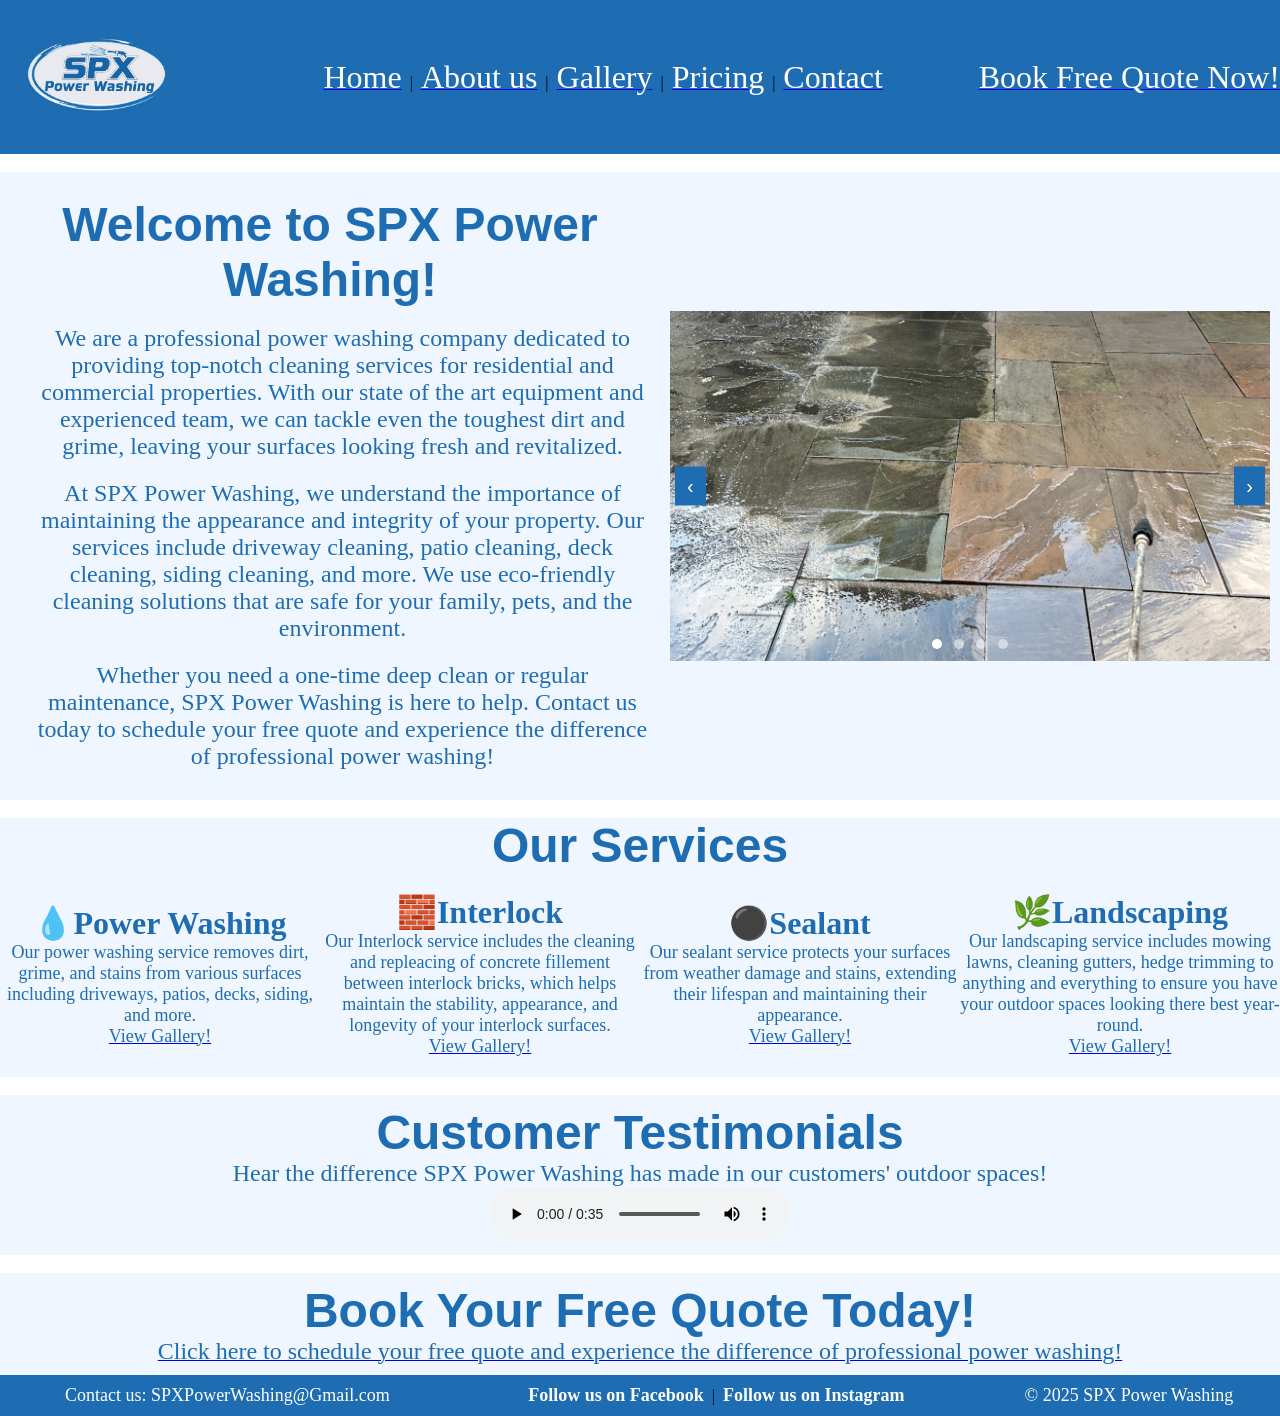
==== index.html @ 59f613c8 "First Commit" ====
<!DOCTYPE html>
<html lang="en">
    <head>
        <meta charset="UTF-8">
        <title>SPX Power Washing</title>
        <link rel="icon" type="image/png" href="Assets/Images/Logo.png">
        <link rel="stylesheet" href="style.css">
        <meta name="viewport" content="width=device-width, initial-scale=1.0">
    </head>
    <body>

        <!--Global header, Logo, Nav, and CTA--> 
        <table width="100%" bgcolor="#1e6db2" cellpadding="0" cellspacing="0">
            <tr>
                <td align="left">
                    <a href="index.html">
                        <img src="Assets/Images/Logo.png" alt="SPX Power Washing Logo" width="200" height="150">
                    </a>
                </td>
                <td align="center">
                    <nav>
                        <ul>
                            <a href="index.html"><font size="6" color="white">Home</font></a>
                            &nbsp;|&nbsp; <!--Non-breaking space for spacing-->
                            <a href="about.html"><font size="6" color="white">About us</font></a>
                            &nbsp;|&nbsp;
                            <a href="gallery.html"><font size="6" color="white">Gallery</font></a>
                            &nbsp;|&nbsp;
                            <a href="pricing.html"><font size="6" color="white">Pricing</font></a>
                            &nbsp;|&nbsp;
                            <a href="contact.html"><font size="6" color="white">Contact</font></a>
                        </ul>
                    </nav>
                </td>
                <td align="right">
                    <a href="quote.html"><font size="6"color="white">Book Free Quote Now!</font></a>
                </td>
            </tr>
        </table>

        <br>

        <!--Main content per page--> 
        <!--Hero Section-->
        <table width="100%" bgcolor="f0f6ff" align="center" cellpadding="10" cellspacing="0">
                <tr>
                    <td align="center"> 
                        <h1 style="padding-top: 15px"><font size="7" color="#1e6db2">Welcome to SPX Power Washing!</font></h1><br>
                        <p style="padding-left: 25px; padding-bottom: 20px;"><font size="5" color="#1e6db2"> We are a professional power washing company dedicated to providing top-notch cleaning services for residential and commercial properties. With our state of the art equipment and experienced team, we can tackle even the toughest dirt and grime, leaving your surfaces looking fresh and revitalized.</p>
                        <p style="padding-left: 25px; padding-bottom: 20px;"><font size="5" color="#1e6db2">At SPX Power Washing, we understand the importance of maintaining the appearance and integrity of your property. Our services include driveway cleaning, patio cleaning, deck cleaning, siding cleaning, and more. We use eco-friendly cleaning solutions that are safe for your family, pets, and the environment.</font></p>
                        <p style="padding-left: 25px; padding-bottom: 20px;"><font size="5" color="#1e6db2">Whether you need a one-time deep clean or regular maintenance, SPX Power Washing is here to help. Contact us today to schedule your free quote and experience the difference of professional power washing!</font></p>
                    </td>
                    <td align="center" width="40%" valign="center">
                        <!--Carousel container-->
                        <div id="carousel" style="position: relative; width: 600px; height: 350px; overflow: hidden;">
                            <img class="slide" src="Assets/Images/Interlock (powerwashing).png" style="width:600px; height:350px; object-fit:cover; display:none;">
                            <img class="slide" src="Assets/Images/Hero 1 .png" style="width:200px; height:350px; display:none;">
                            <img class="slide" src="Assets/Images/Hero 2.png" style="width:600px; height:350px; object-fit:cover; display:none;">
                            <img class="slide" src="Assets/Images/Logo.png" style="width:500px; height:350px; object-fit:cover; display:none;">
                            <!--Left arrow button-->
                            <button onclick="changeSlide(-1)" style="position:absolute; top:50%; left:5px; transform:translateY(-50%); background:#1e6db2; color:white; border:none; font-size:20px; padding:8px 12px; cursor:pointer;">&#8249;</button>

                            <!--Right arrow button-->
                            <button onclick="changeSlide(1)" style="position:absolute; top:50%; right:5px; transform:translateY(-50%); background:#1e6db2; color:white; border:none; font-size:20px; padding:8px 12px; cursor:pointer;">&#8250;</button>

                            <!--Dot indicators-->
                            <div style="position:absolute; bottom:8px; width:100%; text-align:center;">
                                <span class="dot" onclick="goToSlide(0)" style="display:inline-block; width:10px; height:10px; margin:0 4px; background:white; border-radius:50%; cursor:pointer; opacity:0.5;"></span>
                                <span class="dot" onclick="goToSlide(1)" style="display:inline-block; width:10px; height:10px; margin:0 4px; background:white; border-radius:50%; cursor:pointer; opacity:0.5;"></span>
                                <span class="dot" onclick="goToSlide(2)" style="display:inline-block; width:10px; height:10px; margin:0 4px; background:white; border-radius:50%; cursor:pointer; opacity:0.5;"></span>
                                <span class="dot" onclick="goToSlide(3)" style="display:inline-block; width:10px; height:10px; margin:0 4px; background:white; border-radius:50%; cursor:pointer; opacity:0.5;"></span>
                            </div>
                        </div>
                    </td>
                </tr>
        </table>

        <br>
        <!--Services section-->
        <table width="100%" align="center" bgcolor="#f0f6ff" cellpadding="0" cellspacing="0">
                <tr>
                    <td align="center" colspan="4">
                        <h1><font size="7" color="#1e6db2">Our Services</font></h1>
                    </td>
                </tr>
                <tr >
                    <td style="padding-top: 20px; padding-bottom: 20px;" align="center" width="25%">
                        <font class="story-text" size="6" color="#1e6db2"><b>Power Washing</b></font><br>
                        <font size="4" color="#1e6db2">Our power washing service removes dirt, grime, and stains from various surfaces including driveways, patios, decks, siding, and more.</font><br>
                        <a href="gallery.html"><font size="4" color="#1e6db2">View Gallery! </font></a>
                    </td>
                    <td style="padding-top: 20px; padding-bottom: 20px;" align="center" width="25%">
                         <font class="story-text1"size="6" color="#1e6db2"><b>Interlock</b></font><br>
                        <font size="4" color="#1e6db2">Our Interlock service includes the cleaning and repleacing of concrete fillement between interlock bricks, which helps maintain the stability, appearance, and longevity  of your interlock surfaces.</font><br>
                        <a href="gallery.html"><font size="4" color="#1e6db2">View Gallery! </font></a>
                    </td>
                    <td  style="padding-top: 20px; padding-bottom: 20px;" align="center" width="25%">
                        <font class="story-text2" size="6" color="#1e6db2"><b>Sealant</b></font><br>
                        <font size="4" color="#1e6db2">Our sealant service protects your surfaces from weather damage and stains, extending their lifespan and maintaining their appearance.</font><br>
                        <a href="gallery.html"><font size="4" color="#1e6db2">View Gallery! </font></a>
                    </td>
                    <td  style="padding-top: 20px; padding-bottom: 20px;" align="center" width="25%">
                        <font class="story-text3" size="6" color="#1e6db2"><b>Landscaping</b></font><br>
                        <font size="4" color="#1e6db2">Our landscaping service includes mowing lawns, cleaning gutters, hedge trimming to anything and everything to ensure you have your outdoor spaces looking there best year-round.</font><br>
                        <a href="gallery.html"><font size="4" color="#1e6db2">View Gallery! </font></a>
                    </td>
                </tr>

        </table>
        <br>
        <table width="100%" align="center" bgcolor="#f0f6ff" cellpadding="10" cellspacing="0">
            <tr>
                <td align="center">
                    <h1><font size="7" color="#1e6db2">Customer Testimonials</font></h1>
                    <p><font size="5" color="#1e6db2">Hear the difference SPX Power Washing has made in our customers' outdoor spaces!</font></p>
                    <audio controls>
                        <source src="Assets/Audio/SPX recommendation.mp3" type="audio/mpeg">
                </td>
            </tr>
        </table><br>
        
        <table width="100%" align="center" bgcolor="#f0f6ff" cellpadding="10" cellspacing="0">
                <tr>
                    <td align="center">
                        <h1><font size="7" color="#1e6db2">Book Your Free Quote Today!</font></h1>
                        <a href="quote.html"><font size="5" color="#1e6db2">Click here to schedule your free quote and experience the difference of professional power washing!</font></a>
                    </td>
                </tr>
        </table>

    </body> 

        <!--Footer-->
        <table width="100%" bgcolor="#1e6db2" cellpadding="10" cellspacing="0">
            <tr>
                <td align="center">
                    <p><font size="4" color="white">Contact us: SPXPowerWashing@Gmail.com </font></p>
                </td>
                <td align="center">
                    <a href="https://www.facebook.com/profile.php?id=61576810232960" target="_blank"><font size="4" color="white">Follow us on Facebook</font></a>
                    &nbsp;|&nbsp;
                    <a href="https://www.instagram.com/spxpowerwashing/" target="_blank"><font size="4" color="white">Follow us on Instagram</font></a> </font><p>
                </td>
                <td align="center">
                <p><font size="4" color="white">&copy; 2025 SPX Power Washing</font></p>
            </tr>
        </table>

            <script>
                //Track which slide is showing
                var currentSlide = 0;
                //Grab all slide images and dot indicators
                var slides = document.querySelectorAll(".slide");
                var dots   = document.querySelectorAll(".dot");
                //Show the first slide and highlight its dot on page load
                updateCarousel();
                //Event handler: arrow buttons 
                function changeSlide(direction) {
                currentSlide = currentSlide + direction;
                    //Conditional: wrap around if we go past the end
                    if (currentSlide >= slides.length) {
                        currentSlide = 0; //loop back to first
                    }
                    if (currentSlide < 0) {
                        currentSlide = slides.length - 1; //loop to last
                    }
                   updateCarousel();
                }
                //Event handler: dot indicators call this to jump slides
                function goToSlide(index) {
                    currentSlide = index;
                    updateCarousel();
                }
                //Show the current slide, hide all others, update dot highlights
                function updateCarousel() {
                    for (var i = 0; i < slides.length; i++) {
                        //Conditional: show only the current slide, hide the rest
                        if (i === currentSlide) {
                            slides[i].style.display = "block";
                            dots[i].style.opacity   = "1";
                        } 
                        else {
                            slides[i].style.display = "none";
                            dots[i].style.opacity   = "0.5";
                        }
                    }
                }

            </script>
</html>
---- style.css ----
/* Universal Selector */
* {
    box-sizing: border-box;
    margin: 0;
    padding: 5;
}

/* Multi Selector */ 
h1, h2, h3 {
    font-family: Arial, sans-serif;
    color: #1e6db2;
}

/* Child Selector */
nav > ul {
    display: inline-block;
    margin: 20px;
    list-style: none;
}

/* Sibling Selector */
h2 ~ p {
    color:#1e6db2;
    margin-top: 10px;
}

/* Adjecent Sibling Selector */
h3 + p {
    color: #f7fbff;
    padding-right: 100px;
    padding-left: 100px;
}

/* attribute selector */
a[target="_blank"] {
    color: #fff;
    font-weight: bold;
    text-decoration: none;
    font-weight: bold;
}

a[target="_blank"]:hover {
    color: #000;
    text-decoration: underline;
}

/* pseudo-element Selector */
.story-text::before {
    content: "💧"
}

.story-text1::before {
    content: "🧱"
}

.story-text2::before {
    content: "⚫"
}

.story-text3::before {
    content: "🌿"
}

/*-- New Pricing Table using CSS Grid --*/
.pricing-table {
    display: grid;
    grid-template-columns: 1fr; /* One equal columns */
    gap: 20px; /* Space between cells */
    width: 75%;
    margin: 0 auto; /* Center the table */
    background-color: #f0f6ff;
    border: 1px solid #000;
}

.quote-form {
    display: grid;
    grid-template-columns: 1fr; /* One equal columns */
    gap: 20px; /* Space between cells */
    width: 75%;
    margin: 0 auto; /* Center the table */
    background-color: #f0f6ff;
    border: 1px solid #000;
}

/* New Flexbox for Contact Page */
/* Main Container */
.contact-container {
    background-color: #f0f6ff;
    padding: 40px;
}

/* Header Section */
.contact-header {
    text-align: center;
    color: #1e6db2;
    margin-bottom: 40px;
    font-size: 24px;
}

/* Contact Info Section */
.team-container {
    display: flex;
    justify-content: space-between;
    gap: 40px
}

.team-member {
    background-color: #fff;
    padding: 20px;
    border: 2px solid #1e6db2;
    flex: 1; /* Each member takes equal space */
    text-align: center;
    color: #1e6db2;
    font-size: 18px;
}

/* Make Each Page Skale With Screen */
* {
    box-sizing: border-box;
    max-width: 100%;
}

body {
    font-size: 16px;
}

/* tablet */
@media (max-width: 1024px) {
    body {
        font-size: 14px;
    }
}

/* mobile */
@media (max-width: 600px) {
    body {
        font-size: 13px;
    }
}
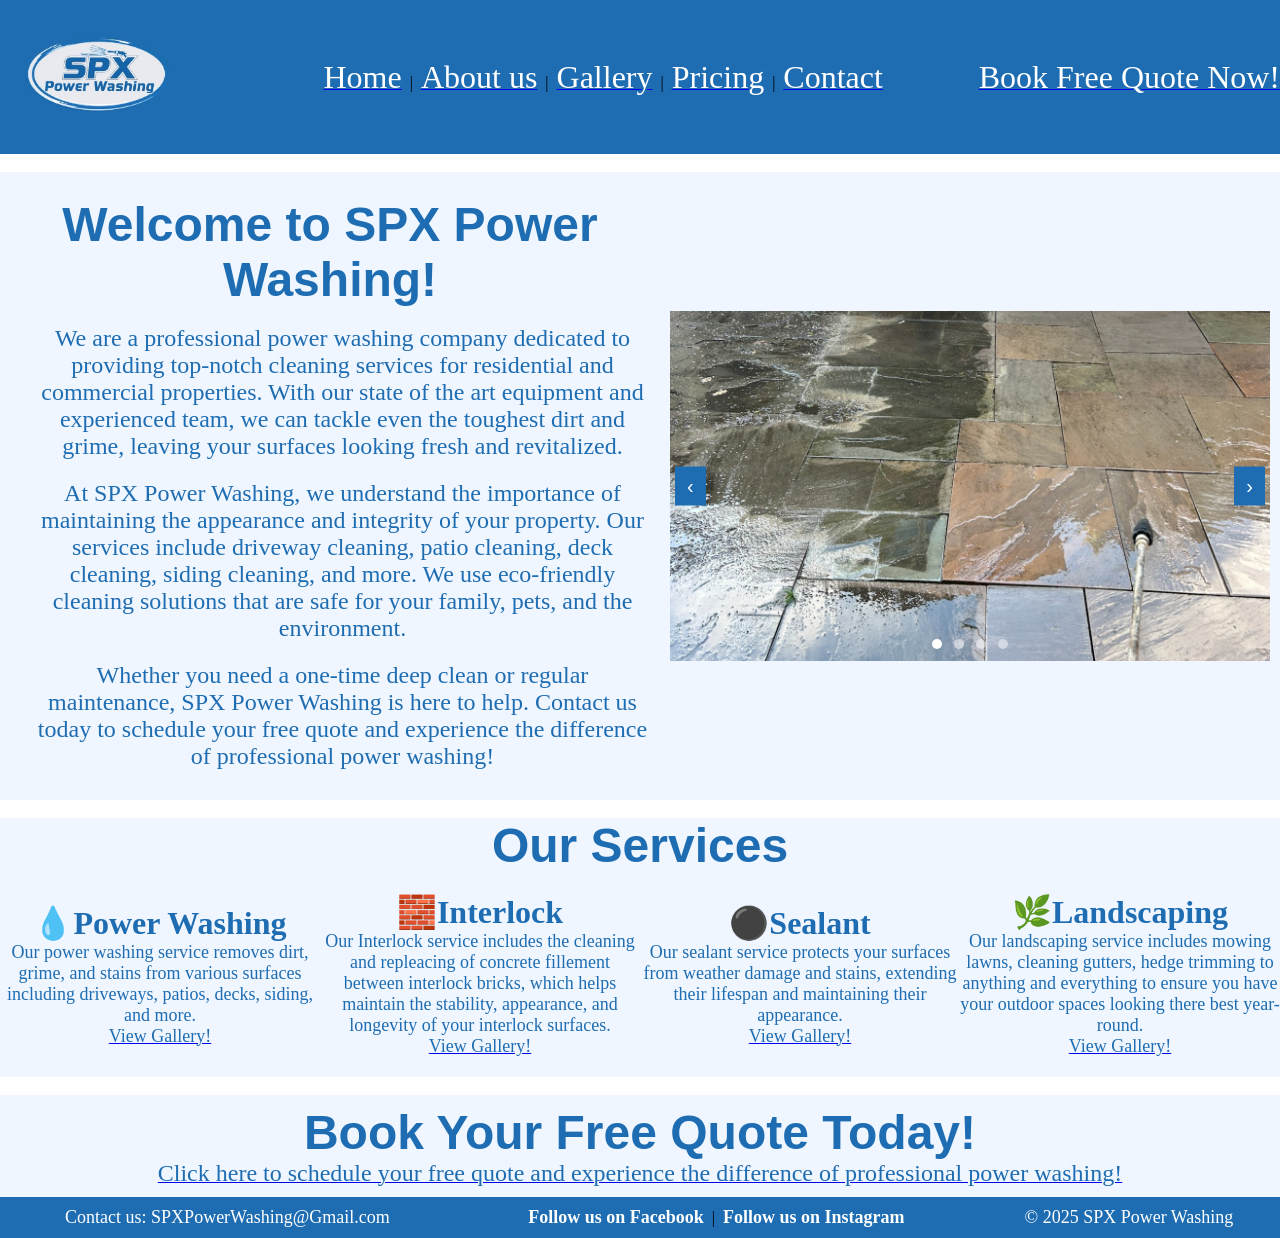
==== commit 10c421c5: "Second Commit, homepage and aoubt changes" ====
--- a/index.html
+++ b/index.html
@@ -108,16 +108,6 @@
 
         </table>
         <br>
-        <table width="100%" align="center" bgcolor="#f0f6ff" cellpadding="10" cellspacing="0">
-            <tr>
-                <td align="center">
-                    <h1><font size="7" color="#1e6db2">Customer Testimonials</font></h1>
-                    <p><font size="5" color="#1e6db2">Hear the difference SPX Power Washing has made in our customers' outdoor spaces!</font></p>
-                    <audio controls>
-                        <source src="Assets/Audio/SPX recommendation.mp3" type="audio/mpeg">
-                </td>
-            </tr>
-        </table><br>
         
         <table width="100%" align="center" bgcolor="#f0f6ff" cellpadding="10" cellspacing="0">
                 <tr>
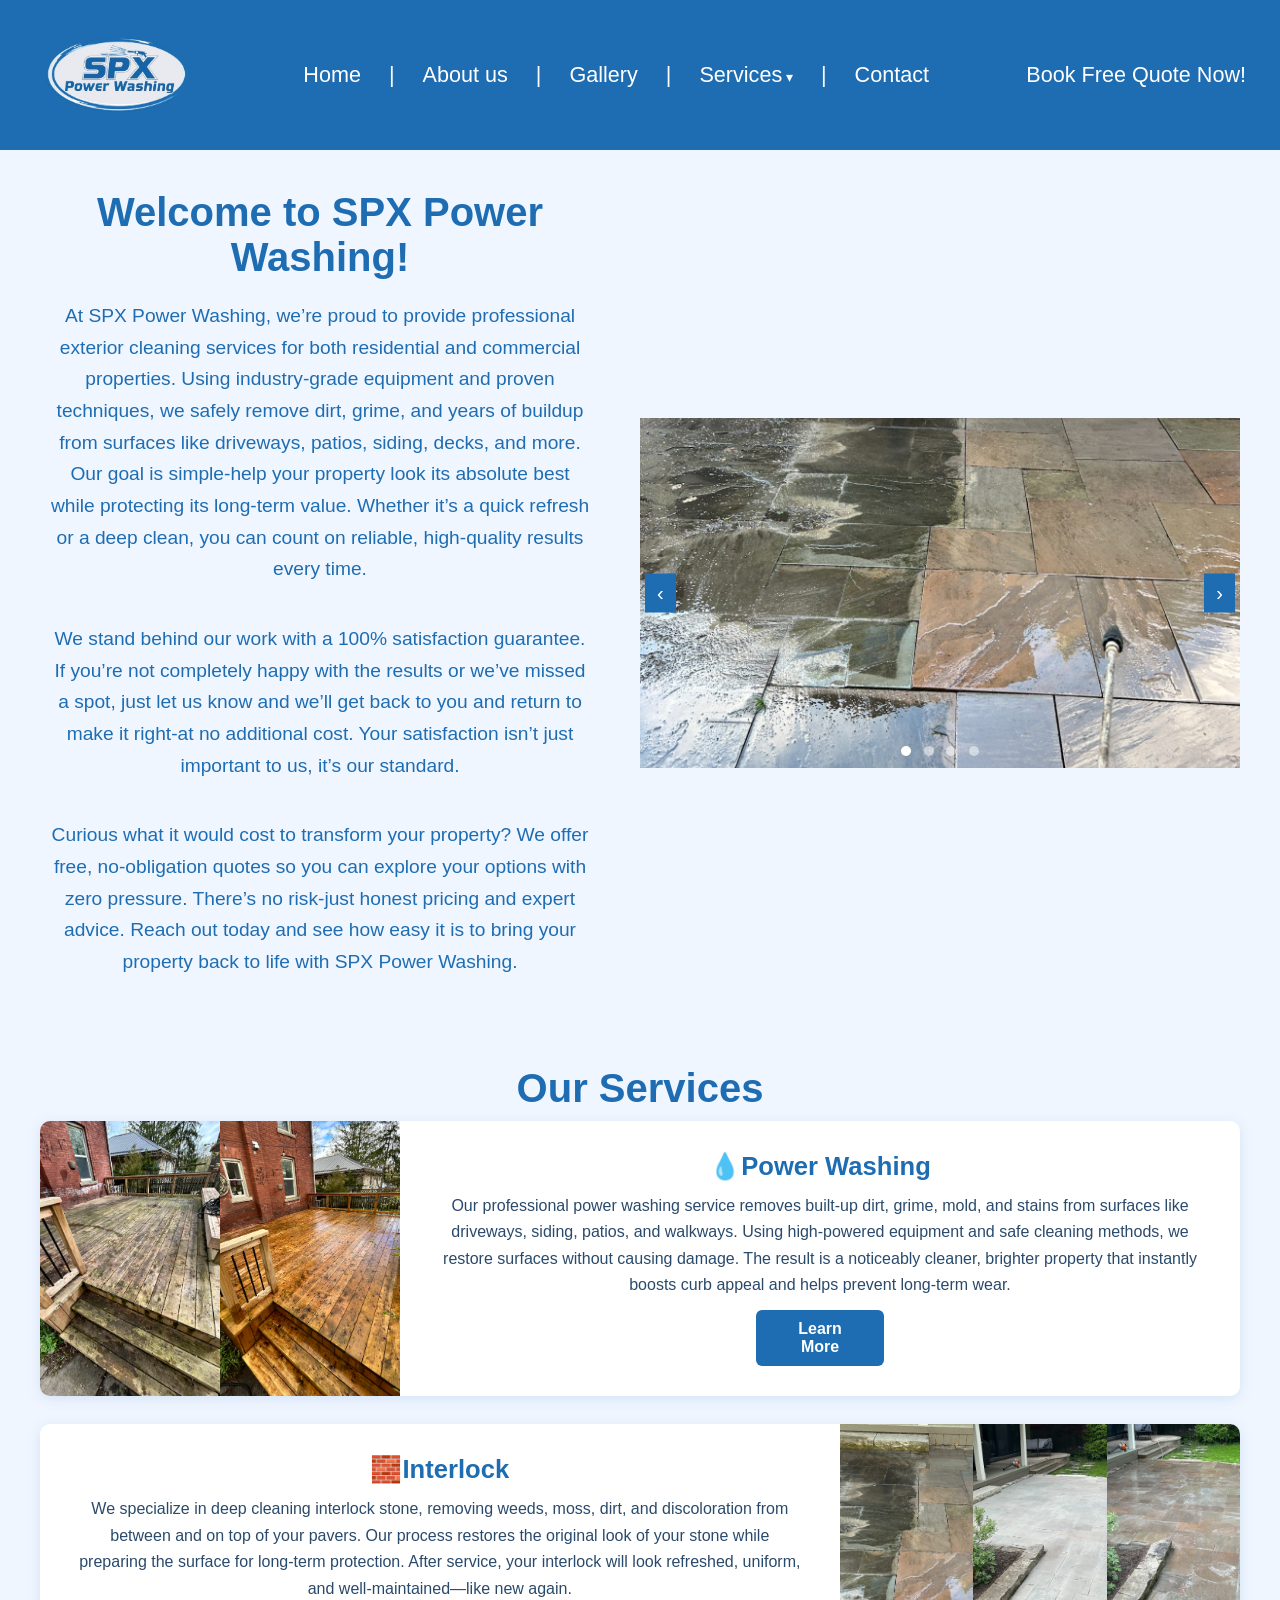
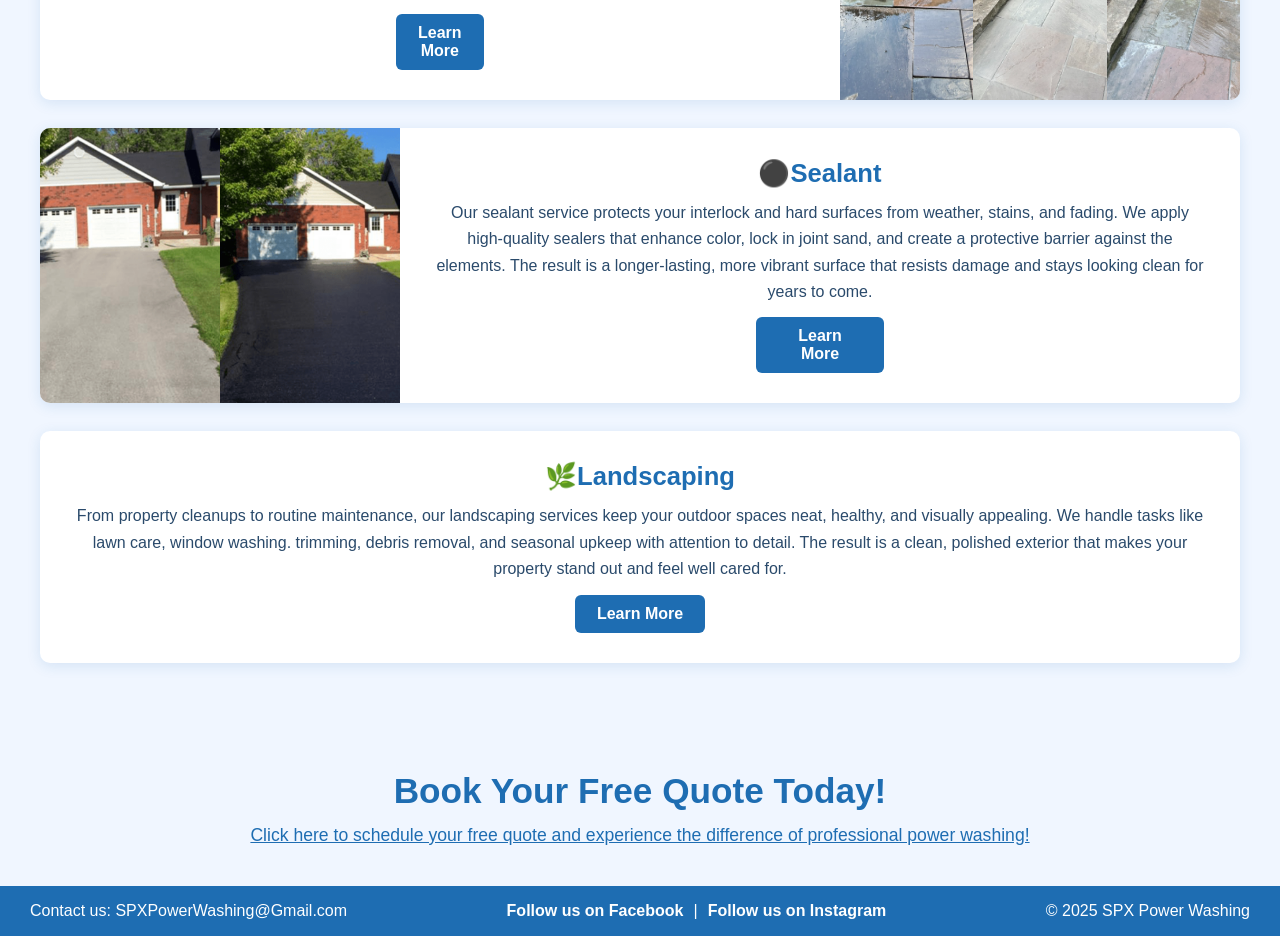
==== commit f6922e96: "secondary commit" ====
--- a/index.html
+++ b/index.html
@@ -1,6 +1,4 @@
-<!DOCTYPE html>
-<html lang="en">
-    <head>
+<html lang="en"><head>
         <meta charset="UTF-8">
         <title>SPX Power Washing</title>
         <link rel="icon" type="image/png" href="Assets/Images/Logo.png">
@@ -9,172 +7,168 @@
     </head>
     <body>
 
-        <!--Global header, Logo, Nav, and CTA--> 
-        <table width="100%" bgcolor="#1e6db2" cellpadding="0" cellspacing="0">
-            <tr>
-                <td align="left">
-                    <a href="index.html">
-                        <img src="Assets/Images/Logo.png" alt="SPX Power Washing Logo" width="200" height="150">
-                    </a>
-                </td>
-                <td align="center">
-                    <nav>
-                        <ul>
-                            <a href="index.html"><font size="6" color="white">Home</font></a>
-                            &nbsp;|&nbsp; <!--Non-breaking space for spacing-->
-                            <a href="about.html"><font size="6" color="white">About us</font></a>
-                            &nbsp;|&nbsp;
-                            <a href="gallery.html"><font size="6" color="white">Gallery</font></a>
-                            &nbsp;|&nbsp;
-                            <a href="pricing.html"><font size="6" color="white">Pricing</font></a>
-                            &nbsp;|&nbsp;
-                            <a href="contact.html"><font size="6" color="white">Contact</font></a>
-                        </ul>
-                    </nav>
-                </td>
-                <td align="right">
-                    <a href="quote.html"><font size="6"color="white">Book Free Quote Now!</font></a>
-                </td>
-            </tr>
-        </table>
+        <!-- ====== HEADER ====== -->
+        <header class="site-header">
+            <div class="logo">
+                <a href="index.html">
+                    <img src="Assets/Images/Logo.png" alt="SPX Power Washing Logo">
+                </a>
+            </div>
 
-        <br>
+            <nav>
+                <ul>
+                    <li><a href="index.html">Home</a></li>
+                    <span class="nav-separator">|</span>
+                    <li><a href="about.html">About us</a></li>
+                    <span class="nav-separator">|</span>
+                    <li><a href="gallery.html">Gallery</a></li>
+                    <span class="nav-separator">|</span>
+                    <li class="dropdown">
+                        <a href="services.html">Services</a>
+                        <div class="dropdown-menu">
+                            <a href="power-washing.html">💧 Power Washing</a>
+                            <a href="interlock.html">🧱 Interlock</a>
+                            <a href="sealant.html">⚫ Sealant</a>
+                            <a href="landscaping.html">🌿 Landscaping</a>
+                        </div>
+                    </li>
+                    <span class="nav-separator">|</span>
+                    <li><a href="contact.html">Contact</a></li>
+                </ul>
+            </nav>
 
-        <!--Main content per page--> 
-        <!--Hero Section-->
-        <table width="100%" bgcolor="f0f6ff" align="center" cellpadding="10" cellspacing="0">
-                <tr>
-                    <td align="center"> 
-                        <h1 style="padding-top: 15px"><font size="7" color="#1e6db2">Welcome to SPX Power Washing!</font></h1><br>
-                        <p style="padding-left: 25px; padding-bottom: 20px;"><font size="5" color="#1e6db2"> We are a professional power washing company dedicated to providing top-notch cleaning services for residential and commercial properties. With our state of the art equipment and experienced team, we can tackle even the toughest dirt and grime, leaving your surfaces looking fresh and revitalized.</p>
-                        <p style="padding-left: 25px; padding-bottom: 20px;"><font size="5" color="#1e6db2">At SPX Power Washing, we understand the importance of maintaining the appearance and integrity of your property. Our services include driveway cleaning, patio cleaning, deck cleaning, siding cleaning, and more. We use eco-friendly cleaning solutions that are safe for your family, pets, and the environment.</font></p>
-                        <p style="padding-left: 25px; padding-bottom: 20px;"><font size="5" color="#1e6db2">Whether you need a one-time deep clean or regular maintenance, SPX Power Washing is here to help. Contact us today to schedule your free quote and experience the difference of professional power washing!</font></p>
-                    </td>
-                    <td align="center" width="40%" valign="center">
-                        <!--Carousel container-->
-                        <div id="carousel" style="position: relative; width: 600px; height: 350px; overflow: hidden;">
-                            <img class="slide" src="Assets/Images/Interlock (powerwashing).png" style="width:600px; height:350px; object-fit:cover; display:none;">
-                            <img class="slide" src="Assets/Images/Hero 1 .png" style="width:200px; height:350px; display:none;">
-                            <img class="slide" src="Assets/Images/Hero 2.png" style="width:600px; height:350px; object-fit:cover; display:none;">
-                            <img class="slide" src="Assets/Images/Logo.png" style="width:500px; height:350px; object-fit:cover; display:none;">
-                            <!--Left arrow button-->
-                            <button onclick="changeSlide(-1)" style="position:absolute; top:50%; left:5px; transform:translateY(-50%); background:#1e6db2; color:white; border:none; font-size:20px; padding:8px 12px; cursor:pointer;">&#8249;</button>
+            <div class="header-cta">
+                <a href="quote.html">Book Free Quote Now!</a>
+            </div>
+        </header>
 
-                            <!--Right arrow button-->
-                            <button onclick="changeSlide(1)" style="position:absolute; top:50%; right:5px; transform:translateY(-50%); background:#1e6db2; color:white; border:none; font-size:20px; padding:8px 12px; cursor:pointer;">&#8250;</button>
+        <!-- ====== HERO ====== -->
+        <section class="hero">
+            <div class="hero-text">
+                <h1 align="center" style="font-size: 40px; padding: 10px;">Welcome to SPX Power Washing!</h1>
+                <p align="center" style="padding: 10px;">At SPX Power Washing, we’re proud to provide professional exterior cleaning services for both residential and commercial properties. Using industry-grade equipment and proven techniques, we safely remove dirt, grime, and years of buildup from surfaces like driveways, patios, siding, decks, and more. Our goal is simple-help your property look its absolute best while protecting its long-term value. Whether it’s a quick refresh or a deep clean, you can count on reliable, high-quality results every time.</p>
+                <p align="center" style="padding: 10px;">We stand behind our work with a 100% satisfaction guarantee. If you’re not completely happy with the results or we’ve missed a spot, just let us know and we’ll get back to you and return to make it right-at no additional cost. Your satisfaction isn’t just important to us, it’s our standard.</p>
+                <p align="center" style="padding: 10px;">Curious what it would cost to transform your property? We offer free, no-obligation quotes so you can explore your options with zero pressure. There’s no risk-just honest pricing and expert advice. Reach out today and see how easy it is to bring your property back to life with SPX Power Washing.</p>
+            </div>
 
-                            <!--Dot indicators-->
-                            <div style="position:absolute; bottom:8px; width:100%; text-align:center;">
-                                <span class="dot" onclick="goToSlide(0)" style="display:inline-block; width:10px; height:10px; margin:0 4px; background:white; border-radius:50%; cursor:pointer; opacity:0.5;"></span>
-                                <span class="dot" onclick="goToSlide(1)" style="display:inline-block; width:10px; height:10px; margin:0 4px; background:white; border-radius:50%; cursor:pointer; opacity:0.5;"></span>
-                                <span class="dot" onclick="goToSlide(2)" style="display:inline-block; width:10px; height:10px; margin:0 4px; background:white; border-radius:50%; cursor:pointer; opacity:0.5;"></span>
-                                <span class="dot" onclick="goToSlide(3)" style="display:inline-block; width:10px; height:10px; margin:0 4px; background:white; border-radius:50%; cursor:pointer; opacity:0.5;"></span>
-                            </div>
-                        </div>
-                    </td>
-                </tr>
-        </table>
+            <div class="hero-carousel">
+                <div id="carousel">
+                    <img class="slide" src="Assets/Images/Interlock (powerwashing).png" alt="Interlock power washing" style="display: block;">
+                    <img class="slide" src="Assets/Images/Hero 1 .png" alt="Hero image 1" style="display: none;">
+                    <img class="slide" src="Assets/Images/Hero 2.png" alt="Hero image 2" style="display: none;">
+                    <img class="slide" src="Assets/Images/Logo.png" alt="SPX Logo" style="display: none;">
+                    <button class="carousel-btn prev" onclick="changeSlide(-1)">‹</button>
+                    <button class="carousel-btn next" onclick="changeSlide(1)">›</button>
+                    <div class="carousel-dots">
+                        <span class="dot" onclick="goToSlide(0)" style="opacity: 1;"></span>
+                        <span class="dot" onclick="goToSlide(1)" style="opacity: 0.5;"></span>
+                        <span class="dot" onclick="goToSlide(2)" style="opacity: 0.5;"></span>
+                        <span class="dot" onclick="goToSlide(3)" style="opacity: 0.5;"></span>
+                    </div>
+                </div>
+            </div>
+        </section>
 
-        <br>
-        <!--Services section-->
-        <table width="100%" align="center" bgcolor="#f0f6ff" cellpadding="0" cellspacing="0">
-                <tr>
-                    <td align="center" colspan="4">
-                        <h1><font size="7" color="#1e6db2">Our Services</font></h1>
-                    </td>
-                </tr>
-                <tr >
-                    <td style="padding-top: 20px; padding-bottom: 20px;" align="center" width="25%">
-                        <font class="story-text" size="6" color="#1e6db2"><b>Power Washing</b></font><br>
-                        <font size="4" color="#1e6db2">Our power washing service removes dirt, grime, and stains from various surfaces including driveways, patios, decks, siding, and more.</font><br>
-                        <a href="gallery.html"><font size="4" color="#1e6db2">View Gallery! </font></a>
-                    </td>
-                    <td style="padding-top: 20px; padding-bottom: 20px;" align="center" width="25%">
-                         <font class="story-text1"size="6" color="#1e6db2"><b>Interlock</b></font><br>
-                        <font size="4" color="#1e6db2">Our Interlock service includes the cleaning and repleacing of concrete fillement between interlock bricks, which helps maintain the stability, appearance, and longevity  of your interlock surfaces.</font><br>
-                        <a href="gallery.html"><font size="4" color="#1e6db2">View Gallery! </font></a>
-                    </td>
-                    <td  style="padding-top: 20px; padding-bottom: 20px;" align="center" width="25%">
-                        <font class="story-text2" size="6" color="#1e6db2"><b>Sealant</b></font><br>
-                        <font size="4" color="#1e6db2">Our sealant service protects your surfaces from weather damage and stains, extending their lifespan and maintaining their appearance.</font><br>
-                        <a href="gallery.html"><font size="4" color="#1e6db2">View Gallery! </font></a>
-                    </td>
-                    <td  style="padding-top: 20px; padding-bottom: 20px;" align="center" width="25%">
-                        <font class="story-text3" size="6" color="#1e6db2"><b>Landscaping</b></font><br>
-                        <font size="4" color="#1e6db2">Our landscaping service includes mowing lawns, cleaning gutters, hedge trimming to anything and everything to ensure you have your outdoor spaces looking there best year-round.</font><br>
-                        <a href="gallery.html"><font size="4" color="#1e6db2">View Gallery! </font></a>
-                    </td>
-                </tr>
+        <!-- ====== OUR SERVICES ====== -->
+        <section class="services-section">
+            <h1 class="section-title">Our Services</h1>
 
-        </table>
-        <br>
-        
-        <table width="100%" align="center" bgcolor="#f0f6ff" cellpadding="10" cellspacing="0">
-                <tr>
-                    <td align="center">
-                        <h1><font size="7" color="#1e6db2">Book Your Free Quote Today!</font></h1>
-                        <a href="quote.html"><font size="5" color="#1e6db2">Click here to schedule your free quote and experience the difference of professional power washing!</font></a>
-                    </td>
-                </tr>
-        </table>
+            <div class="service-row">
+                <div class="service-image">
+                    <img src="Assets/Images/PreDeckPowerWash.png" alt="Power Washing">
+                </div>
+                <div class="service-image">
+                    <img src="Assets/Images/PostDeckPowerWash.png" alt="Power Washing">
+                </div>
+                <div class="service-content">
+                    <h2 class="story-text">Power Washing</h2>
+                    <p>Our professional power washing service removes built-up dirt, grime, mold, and stains from surfaces like driveways, siding, patios, and walkways. Using high-powered equipment and safe cleaning methods, we restore surfaces without causing damage. The result is a noticeably cleaner, brighter property that instantly boosts curb appeal and helps prevent long-term wear.</p>
+                    <a class="btn btn-primary" href="power-washing.html">Learn More</a>
+                </div>
+            </div>
 
-    </body> 
+            <div class="service-row reverse">
+                <div class="service-image">
+                    <img src="Assets/Images/Interlock (finished).png" alt="Interlock">
+                </div>
+                <div class="service-image">
+                    <img src="Assets/Images/Interlock (sanded).png" alt="Interlock">
+                </div><div class="service-image">
+                    <img src="Assets/Images/Interlock (powerwashing).png" alt="Interlock">
+                </div>
+                <div class="service-content">
+                    <h2 class="story-text1">Interlock</h2>
+                    <p>We specialize in deep cleaning interlock stone, removing weeds, moss, dirt, and discoloration from between and on top of your pavers. Our process restores the original look of your stone while preparing the surface for long-term protection. After service, your interlock will look refreshed, uniform, and well-maintained—like new again.</p>
+                    <a class="btn btn-primary" href="interlock.html">Learn More</a>
+                </div>
+            </div>
 
-        <!--Footer-->
-        <table width="100%" bgcolor="#1e6db2" cellpadding="10" cellspacing="0">
-            <tr>
-                <td align="center">
-                    <p><font size="4" color="white">Contact us: SPXPowerWashing@Gmail.com </font></p>
-                </td>
-                <td align="center">
-                    <a href="https://www.facebook.com/profile.php?id=61576810232960" target="_blank"><font size="4" color="white">Follow us on Facebook</font></a>
-                    &nbsp;|&nbsp;
-                    <a href="https://www.instagram.com/spxpowerwashing/" target="_blank"><font size="4" color="white">Follow us on Instagram</font></a> </font><p>
-                </td>
-                <td align="center">
-                <p><font size="4" color="white">&copy; 2025 SPX Power Washing</font></p>
-            </tr>
-        </table>
+            <div class="service-row">
+                <div class="service-image">
+                    <img src="Assets/Images/Sealant (pre).png" alt="Sealant">
+                </div>
+                <div class="service-image">
+                    <img src="Assets/Images/Sealant (finished).png" alt="Sealant">
+                </div>
+                <div class="service-content">
+                    <h2 class="story-text2">Sealant</h2>
+                    <p>Our sealant service protects your interlock and hard surfaces from weather, stains, and fading. We apply high-quality sealers that enhance color, lock in joint sand, and create a protective barrier against the elements. The result is a longer-lasting, more vibrant surface that resists damage and stays looking clean for years to come.</p>
+                    <a class="btn btn-primary" href="sealant.html">Learn More</a>
+                </div>
+            </div>
 
-            <script>
-                //Track which slide is showing
-                var currentSlide = 0;
-                //Grab all slide images and dot indicators
-                var slides = document.querySelectorAll(".slide");
-                var dots   = document.querySelectorAll(".dot");
-                //Show the first slide and highlight its dot on page load
+            <div class="service-row reverse">
+                <div class="service-content">
+                    <h2 class="story-text3">Landscaping</h2>
+                    <p>From property cleanups to routine maintenance, our landscaping services keep your outdoor spaces neat, healthy, and visually appealing. We handle tasks like lawn care, window washing. trimming, debris removal, and seasonal upkeep with attention to detail. The result is a clean, polished exterior that makes your property stand out and feel well cared for.</p>
+                    <a class="btn btn-primary" href="landscaping.html">Learn More</a>
+                </div>
+            </div>
+        </section>
+
+        <!-- ====== CTA BAND ====== -->
+        <section class="cta-band">
+            <h1>Book Your Free Quote Today!</h1>
+            <a href="quote.html">Click here to schedule your free quote and experience the difference of professional power washing!</a>
+        </section>
+
+        <!-- ====== FOOTER ====== -->
+        <footer class="site-footer">
+            <p>Contact us: SPXPowerWashing@Gmail.com</p>
+            <div class="footer-social">
+                <a href="https://www.facebook.com/profile.php?id=61576810232960" target="_blank">Follow us on Facebook</a>
+                <span style="color:white;">|</span>
+                <a href="https://www.instagram.com/spxpowerwashing/" target="_blank">Follow us on Instagram</a>
+            </div>
+            <p>© 2025 SPX Power Washing</p>
+        </footer>
+
+        <script>
+            var currentSlide = 0;
+            var slides = document.querySelectorAll(".slide");
+            var dots   = document.querySelectorAll(".dot");
+            updateCarousel();
+
+            function changeSlide(direction) {
+                currentSlide += direction;
+                if (currentSlide >= slides.length) { currentSlide = 0; }
+                if (currentSlide < 0) { currentSlide = slides.length - 1; }
                 updateCarousel();
-                //Event handler: arrow buttons 
-                function changeSlide(direction) {
-                currentSlide = currentSlide + direction;
-                    //Conditional: wrap around if we go past the end
-                    if (currentSlide >= slides.length) {
-                        currentSlide = 0; //loop back to first
-                    }
-                    if (currentSlide < 0) {
-                        currentSlide = slides.length - 1; //loop to last
-                    }
-                   updateCarousel();
+            }
+
+            function goToSlide(index) {
+                currentSlide = index;
+                updateCarousel();
+            }
+
+            function updateCarousel() {
+                for (var i = 0; i < slides.length; i++) {
+                    slides[i].style.display = (i === currentSlide) ? "block" : "none";
+                    dots[i].style.opacity   = (i === currentSlide) ? "1" : "0.5";
                 }
-                //Event handler: dot indicators call this to jump slides
-                function goToSlide(index) {
-                    currentSlide = index;
-                    updateCarousel();
-                }
-                //Show the current slide, hide all others, update dot highlights
-                function updateCarousel() {
-                    for (var i = 0; i < slides.length; i++) {
-                        //Conditional: show only the current slide, hide the rest
-                        if (i === currentSlide) {
-                            slides[i].style.display = "block";
-                            dots[i].style.opacity   = "1";
-                        } 
-                        else {
-                            slides[i].style.display = "none";
-                            dots[i].style.opacity   = "0.5";
-                        }
-                    }
-                }
+            }
+        </script>
 
-            </script>
-</html>+    
+
+</body></html>
--- a/style.css
+++ b/style.css
@@ -1,139 +1,634 @@
-/* Universal Selector */
-* {
+/* ============================================
+   SPX Power Washing – Main Stylesheet
+   ============================================ */
+ 
+/* --- Reset & Box Model --- */
+*, *::before, *::after {
     box-sizing: border-box;
     margin: 0;
-    padding: 5;
-}
-
-/* Multi Selector */ 
+    padding: 0;
+    max-width: 100%;
+}
+ 
+/* --- Base --- */
+body {
+    font-family: Arial, sans-serif;
+    font-size: 16px;
+    background-color: #f0f6ff;
+    color: #1e6db2;
+}
+ 
+/* --- Headings --- */
 h1, h2, h3 {
     font-family: Arial, sans-serif;
     color: #1e6db2;
 }
-
-/* Child Selector */
-nav > ul {
-    display: inline-block;
-    margin: 20px;
-    list-style: none;
-}
-
-/* Sibling Selector */
+ 
+/* --- Sibling selectors (used across content pages) --- */
 h2 ~ p {
-    color:#1e6db2;
+    color: #1e6db2;
     margin-top: 10px;
 }
-
-/* Adjecent Sibling Selector */
+ 
 h3 + p {
     color: #f7fbff;
     padding-right: 100px;
     padding-left: 100px;
 }
-
-/* attribute selector */
+ 
+/* ============================================
+   HEADER & NAV
+   ============================================ */
+ 
+.site-header {
+    width: 100%;
+    background-color: #1e6db2;
+    display: flex;
+    align-items: center;
+    justify-content: space-between;
+    padding: 0 20px;
+}
+ 
+.site-header .logo img {
+    width: 200px;
+    height: 150px;
+    display: block;
+}
+ 
+/* Nav links */
+nav ul {
+    list-style: none;
+    display: inline-flex;
+    align-items: center;
+    gap: 4px;
+    margin: 0;
+    padding: 0;
+}
+ 
+nav ul li {
+    display: inline-block;
+    position: relative;
+}
+ 
+nav ul li a,
+nav ul .nav-separator {
+    font-size: 1.35rem;
+    color: white;
+    text-decoration: none;
+    padding: 8px 12px;
+    border-radius: 6px;
+    display: inline-block;
+    transition: background-color 0.2s ease;
+}
+ 
+/* Hover effect — applies to ALL nav links including dropdown trigger */
+nav ul li a:hover {
+    background-color: rgba(255, 255, 255, 0.2);
+    text-decoration: none;
+}
+ 
+.nav-separator {
+    color: rgba(255,255,255,0.5);
+    padding: 0 2px;
+    font-size: 1.35rem;
+    pointer-events: none;
+}
+ 
+/* Dropdown arrow indicator */
+.dropdown > a::after {
+    content: " ▾";
+    font-size: 0.85rem;
+}
+ 
+/* Dropdown menu */
+.dropdown-menu {
+    display: none;
+    position: absolute;
+    top: 100%;
+    left: 50%;
+    transform: translateX(-50%);
+    background-color: #1a5fa0;
+    border: 1px solid rgba(255, 255, 255, 0.25);
+    border-radius: 6px;
+    min-width: 190px;
+    z-index: 999;
+    box-shadow: 0 6px 18px rgba(0, 0, 0, 0.25);
+    padding: 6px 0;
+}
+ 
+.dropdown:hover .dropdown-menu,
+.dropdown:focus-within .dropdown-menu {
+    display: block;
+}
+ 
+.dropdown-menu a {
+    display: block;
+    padding: 10px 18px;
+    font-size: 1rem;
+    color: white;
+    text-decoration: none;
+    border-radius: 0;
+    white-space: nowrap;
+    transition: background-color 0.15s ease;
+}
+ 
+.dropdown-menu a:hover {
+    background-color: rgba(255, 255, 255, 0.15);
+}
+ 
+/* CTA button in header */
+.header-cta a {
+    font-size: 1.35rem;
+    color: white;
+    text-decoration: none;
+    padding: 8px 14px;
+    border-radius: 6px;
+    transition: background-color 0.2s ease;
+    white-space: nowrap;
+}
+ 
+.header-cta a:hover {
+    background-color: rgba(255, 255, 255, 0.2);
+}
+ 
+/* ============================================
+   FOOTER
+   ============================================ */
+ 
+.site-footer {
+    width: 100%;
+    background-color: #1e6db2;
+    display: flex;
+    justify-content: space-between;
+    align-items: center;
+    padding: 16px 30px;
+    flex-wrap: wrap;
+    gap: 10px;
+}
+ 
+.site-footer p,
+.site-footer span {
+    color: white;
+    font-size: 1rem;
+    margin: 0;
+}
+ 
+.site-footer .footer-social {
+    display: flex;
+    gap: 10px;
+    align-items: center;
+}
+ 
+/* External links (target="_blank") */
 a[target="_blank"] {
-    color: #fff;
+    color: white;
     font-weight: bold;
     text-decoration: none;
-    font-weight: bold;
-}
-
+}
+ 
 a[target="_blank"]:hover {
     color: #000;
     text-decoration: underline;
 }
-
-/* pseudo-element Selector */
-.story-text::before {
-    content: "💧"
-}
-
-.story-text1::before {
-    content: "🧱"
-}
-
-.story-text2::before {
-    content: "⚫"
-}
-
-.story-text3::before {
-    content: "🌿"
-}
-
-/*-- New Pricing Table using CSS Grid --*/
-.pricing-table {
-    display: grid;
-    grid-template-columns: 1fr; /* One equal columns */
-    gap: 20px; /* Space between cells */
-    width: 75%;
-    margin: 0 auto; /* Center the table */
-    background-color: #f0f6ff;
-    border: 1px solid #000;
-}
-
-.quote-form {
-    display: grid;
-    grid-template-columns: 1fr; /* One equal columns */
-    gap: 20px; /* Space between cells */
-    width: 75%;
-    margin: 0 auto; /* Center the table */
-    background-color: #f0f6ff;
-    border: 1px solid #000;
-}
-
-/* New Flexbox for Contact Page */
-/* Main Container */
+ 
+/* ============================================
+   PAGE SECTIONS
+   ============================================ */
+ 
+/* Generic section wrapper */
+.section {
+    width: 100%;
+    background-color: #f0f6ff;
+    padding: 30px 40px;
+}
+ 
+.section-title {
+    text-align: center;
+    padding: 20px 0 10px;
+    font-size: 40px;
+}
+ 
+/* Hero section (homepage two-column) */
+.hero {
+    display: flex;
+    align-items: center;
+    gap: 40px;
+    padding: 30px 40px;
+    background-color: #f0f6ff;
+}
+ 
+.hero-text {
+    flex: 1;
+}
+ 
+.hero-text p {
+    font-size: 1.2rem;
+    color: #1e6db2;
+    margin-bottom: 18px;
+    line-height: 1.65;
+}
+ 
+.hero-carousel {
+    flex-shrink: 0;
+    width: 600px;
+}
+ 
+/* ============================================
+   CAROUSEL
+   ============================================ */
+ 
+#carousel {
+    position: relative;
+    width: 600px;
+    height: 350px;
+    overflow: hidden;
+}
+ 
+.slide {
+    width: 600px;
+    height: 350px;
+    object-fit: cover;
+    display: none;
+}
+ 
+.carousel-btn {
+    position: absolute;
+    top: 50%;
+    transform: translateY(-50%);
+    background: #1e6db2;
+    color: white;
+    border: none;
+    font-size: 20px;
+    padding: 8px 12px;
+    cursor: pointer;
+}
+ 
+.carousel-btn.prev { left: 5px; }
+.carousel-btn.next { right: 5px; }
+ 
+.carousel-dots {
+    position: absolute;
+    bottom: 8px;
+    width: 100%;
+    text-align: center;
+}
+ 
+.dot {
+    display: inline-block;
+    width: 10px;
+    height: 10px;
+    margin: 0 4px;
+    background: white;
+    border-radius: 50%;
+    cursor: pointer;
+    opacity: 0.5;
+}
+ 
+/* ============================================
+   SERVICES GRID (Homepage alternating rows)
+   ============================================ */
+ 
+.services-section {
+    padding: 10px 40px 40px;
+    background-color: #f0f6ff;
+}
+ 
+.service-row {
+    display: flex;
+    align-items: stretch;
+    border-radius: 10px;
+    overflow: hidden;
+    box-shadow: 0 3px 14px rgba(30, 109, 178, 0.13);
+    background: #ffffff;
+    min-height: 230px;
+    margin: 0 auto 28px auto;  /* centres the row */
+    width: 100%;               /* fills the available space */
+}
+ 
+.service-row.reverse {
+    flex-direction: row-reverse;
+}
+ 
+.service-image {
+    width: 15%;
+    flex-shrink: 1.5;
+    overflow: hidden;
+    max-height: 300px;
+}
+ 
+.service-image img {
+    width: 100%;
+    height: 100%;
+    object-fit: cover;
+    display: block;
+}
+ 
+.service-content {
+    flex: 1;
+    padding: 30px 36px;
+    display: flex;
+    flex-direction: column;
+    justify-content: center;
+    gap: 12px;
+    text-align: center;
+    align-items: center;
+}
+ 
+.service-content h2 {
+    font-size: 1.6rem;
+    color: #1e6db2;
+    margin: 0;
+}
+ 
+.service-content p {
+    font-size: 1rem;
+    color: #2a4a6b;
+    line-height: 1.65;
+    margin: 0;
+}
+ 
+/* ============================================
+   BUTTONS
+   ============================================ */
+ 
+.btn {
+    display: inline-block;
+    text-decoration: none;
+    padding: 10px 22px;
+    border-radius: 6px;
+    font-size: 1rem;
+    font-weight: bold;
+    transition: background-color 0.2s ease;
+    width: center;
+    margin-left: 320px;
+    margin-right: 320px;
+}
+ 
+.btn-primary {
+    background-color: #1e6db2;
+    color: white;
+}
+ 
+.btn-primary:hover {
+    background-color: #155a95;
+}
+ 
+.btn-outline {
+    background-color: #f0f6ff;
+    color: #1e6db2;
+    border: 2px solid #1e6db2;
+}
+ 
+.btn-outline:hover {
+    background-color: #d6eaf8;
+}
+ 
+/* ============================================
+   SERVICE DETAIL PAGES
+   ============================================ */
+ 
+.page-hero {
+    width: 100%;
+    background-color: #1e6db2;
+    text-align: center;
+    padding: 50px 20px;
+}
+ 
+.page-hero h1,
+.page-hero p {
+    color: white;
+}
+ 
+.page-hero h1 {
+    font-size: 2.4rem;
+    margin-bottom: 12px;
+}
+ 
+.page-hero p {
+    font-size: 1.2rem;
+}
+ 
+.service-detail {
+    width: 80%;
+    margin: 30px auto;
+    background-color: #f0f6ff;
+    border-radius: 10px;
+    overflow: hidden;
+    padding-bottom: 30px;
+}
+ 
+.service-detail-images {
+    display: flex;
+    flex-direction: row;
+    gap: 8px;
+    overflow: hidden;
+}
+
+.service-detail-images img {
+    flex: 1 1 0;
+    width: 0;              /* lets flex distribute width evenly */
+    height: 400px;         /* change this to whatever height you want */
+    object-fit: cover;
+    object-position: center;
+}
+ 
+.service-detail-text {
+    padding: 30px 40px;
+    font-size: 1.2rem;
+    color: #1e6db2;
+    line-height: 1.7;
+}
+ 
+.service-detail-text p {
+    margin-bottom: 16px;
+}
+ 
+.service-detail-actions {
+    display: flex;
+    gap: 16px;
+    justify-content: center;
+    padding: 10px 40px 0;
+    flex-wrap: wrap;
+}
+ 
+/* ============================================
+   CTA BAND
+   ============================================ */
+ 
+.cta-band {
+    text-align: center;
+    padding: 40px 20px;
+    background-color: #f0f6ff;
+}
+ 
+.cta-band h1 {
+    font-size: 2.2rem;
+    margin-bottom: 14px;
+}
+ 
+.cta-band a {
+    font-size: 1.1rem;
+    color: #1e6db2;
+}
+ 
+/* ============================================
+   CONTACT PAGE
+   ============================================ */
+ 
 .contact-container {
     background-color: #f0f6ff;
     padding: 40px;
 }
-
-/* Header Section */
+ 
 .contact-header {
     text-align: center;
     color: #1e6db2;
     margin-bottom: 40px;
     font-size: 24px;
 }
-
-/* Contact Info Section */
+ 
 .team-container {
     display: flex;
     justify-content: space-between;
-    gap: 40px
-}
-
+    gap: 40px;
+}
+ 
 .team-member {
     background-color: #fff;
     padding: 20px;
     border: 2px solid #1e6db2;
-    flex: 1; /* Each member takes equal space */
+    flex: 1;
     text-align: center;
     color: #1e6db2;
     font-size: 18px;
 }
-
-/* Make Each Page Skale With Screen */
-* {
-    box-sizing: border-box;
-    max-width: 100%;
-}
-
-body {
-    font-size: 16px;
-}
-
-/* tablet */
+ 
+/* ============================================
+   FORMS (Quote / Pricing)
+   ============================================ */
+ 
+.pricing-table,
+.quote-form {
+    display: grid;
+    grid-template-columns: 1fr;
+    gap: 20px;
+    width: 75%;
+    margin: 0 auto;
+    background-color: #f0f6ff;
+    border: 1px solid #000;
+}
+ 
+/* ============================================
+   SERVICE ICON PSEUDO-ELEMENTS
+   ============================================ */
+ 
+.story-text::before  { content: "💧"; }
+.story-text1::before { content: "🧱"; }
+.story-text2::before { content: "⚫"; }
+.story-text3::before { content: "🌿"; }
+ 
+/* ============================================
+   RESPONSIVE
+   ============================================ */
+ 
+/* ---- Tablet (1024px and below) ---- */
 @media (max-width: 1024px) {
-    body {
-        font-size: 14px;
-    }
-}
-
-/* mobile */
+    body { font-size: 14px; }
+
+    .hero {
+        flex-direction: column;
+        padding: 20px;
+    }
+
+    .hero-carousel,
+    #carousel,
+    .slide {
+        width: 100%;
+        height: auto;
+    }
+
+    .service-row,
+    .service-row.reverse {
+        flex-direction: column;
+    }
+
+    .service-image {
+        width: 100%;
+        height: 250px;       /* Fixed height so image doesn't go full screen */
+        display: flex;
+        justify-content: center;
+        align-items: center;
+    }
+
+    .service-image img {
+        width: 100%;
+        height: 100%;
+        object-fit: cover;   /* Crops nicely instead of stretching */
+        object-position: center;
+    }
+
+    .service-content {
+        padding: 20px 24px;  /* Tighten padding on smaller screens */
+        text-align: center;  /* Center text when stacked */
+        align-items: center; /* Center the button too */
+    }
+
+    .btn {
+        align-self: center;
+    }
+}
+
+/* ---- Mobile (600px and below) ---- */
 @media (max-width: 600px) {
-    body {
-        font-size: 13px;
-    }
+    body { font-size: 13px; }
+
+    .site-header {
+        flex-direction: column;
+        padding: 10px;
+        gap: 10px;
+    }
+
+    nav ul {
+        flex-wrap: wrap;
+        justify-content: center;
+    }
+
+    .site-footer {
+        flex-direction: column;
+        text-align: center;
+    }
+
+    .service-detail {
+        width: 95%;
+    }
+
+    .services-section {
+        padding: 10px 8px 30px;
+    }
+
+    .service-image {
+        height: 200px;       /* Slightly shorter on phones */
+    }
+
+    .service-row {
+        margin-bottom: 16px;
+        border-radius: 8px;
+    }
+
+    .service-content h2 {
+        font-size: 1.3rem;
+    }
+
+    .service-content p {
+        font-size: 0.95rem;
+    }
+
+    .service-detail-images {
+    flex-direction: column;   /* stacks vertically on mobile */
+}
+
+.service-detail-images img {
+    width: 100%;
+    height: 250px;            /* shorter height when stacked */
+}
 }
